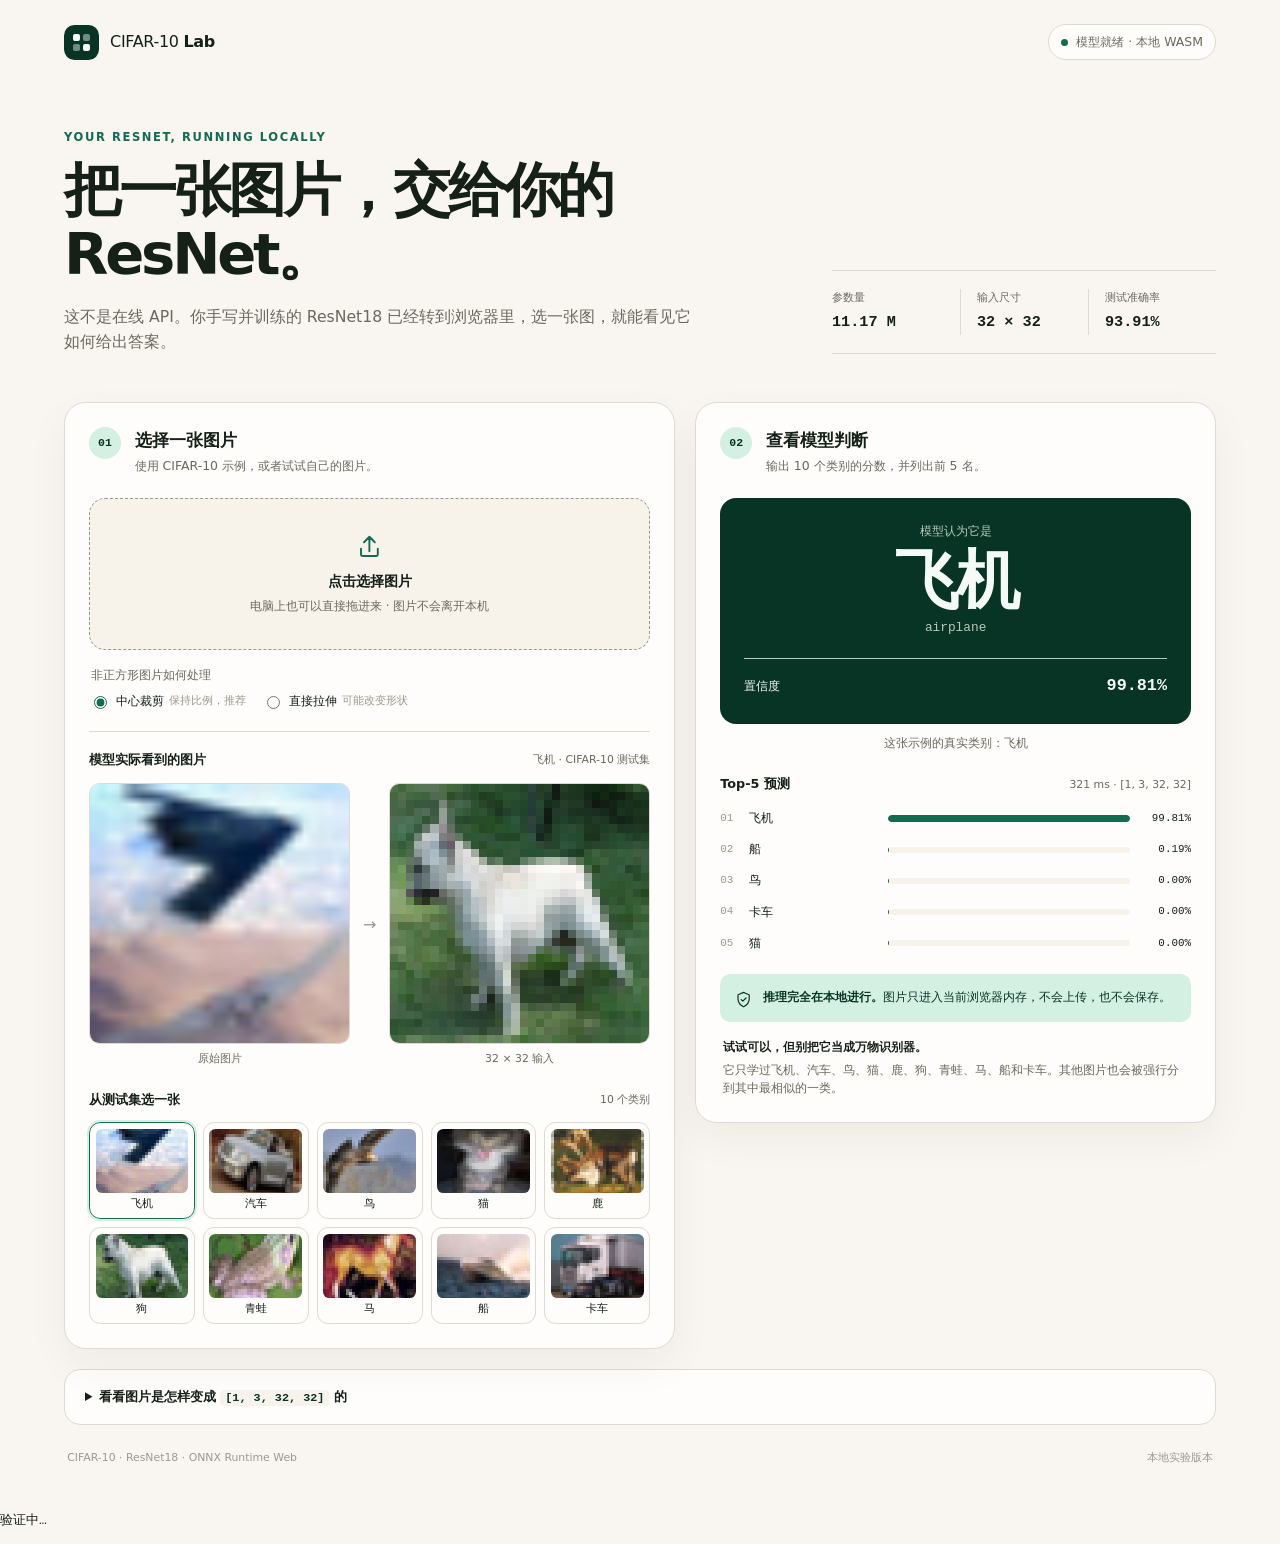
==== projects/cifar10-demo/verification/index.html @ 6337b103 "chore: 同步本地 CIFAR-10 训练脚本与 demo 验证工具 - projects/cifar10/train.py：权重文件名前缀改为 cifar10_cnn_best_model_，与" ====
<!DOCTYPE html>
<html lang="zh-CN">
<head>
  <base href="../">
  <meta charset="UTF-8">
  <meta name="viewport" content="width=device-width, initial-scale=1.0">
  <meta name="description" content="在本地浏览器中使用自己训练的 CIFAR-10 ResNet18 进行图片分类。">
  <title>CIFAR-10 本地分类实验台</title>
  <link rel="icon" href="data:image/svg+xml,%3Csvg xmlns='http://www.w3.org/2000/svg' viewBox='0 0 32 32'%3E%3Crect width='32' height='32' rx='8' fill='%230f5c50'/%3E%3Ccircle cx='16' cy='16' r='6' fill='%23e8f3ef'/%3E%3C/svg%3E">
  <link rel="stylesheet" href="styles.css">
  <script defer src="vendor/ort.wasm.min.js"></script>
  <script defer src="app.js?v=resnet18-1103"></script>
</head>
<body>
  <main class="app-shell">
    <header class="topbar">
      <a class="brand" href="./" aria-label="CIFAR-10 本地分类实验台首页">
        <span class="brand-mark" aria-hidden="true">
          <span></span><span></span><span></span><span></span>
        </span>
        <span>CIFAR-10 <strong>Lab</strong></span>
      </a>
      <div class="model-status is-loading" id="model-status" role="status" aria-live="polite">
        <span class="status-dot" aria-hidden="true"></span>
        <span id="model-status-text">正在准备模型</span>
      </div>
    </header>

    <section class="intro" aria-labelledby="page-title">
      <div>
        <p class="eyebrow">YOUR RESNET, RUNNING LOCALLY</p>
        <h1 id="page-title">把一张图片，交给你的 ResNet。</h1>
        <p class="intro-copy">这不是在线 API。你手写并训练的 ResNet18 已经转到浏览器里，选一张图，就能看见它如何给出答案。</p>
      </div>
      <div class="intro-side">
        <dl class="model-facts" aria-label="模型信息">
          <div><dt>参数量</dt><dd>11.17 M</dd></div>
          <div><dt>输入尺寸</dt><dd>32 × 32</dd></div>
          <div><dt>测试准确率</dt><dd>93.91%</dd></div>
        </dl>
        <aside class="phone-access" id="phone-access" hidden>
          <div class="phone-qr"><img id="phone-qr" alt="手机访问二维码"></div>
          <div class="phone-access-text">
            <strong>手机上打开</strong>
            <p>手机连同一个 Wi-Fi，扫码就能用。</p>
            <code id="phone-url">—</code>
          </div>
        </aside>
      </div>
    </section>

    <div class="workbench">
      <section class="panel input-panel" aria-labelledby="input-title">
        <div class="section-heading">
          <span class="step-number">01</span>
          <div>
            <h2 id="input-title">选择一张图片</h2>
            <p>使用 CIFAR-10 示例，或者试试自己的图片。</p>
          </div>
        </div>

        <label class="drop-zone" id="drop-zone" for="file-input">
          <input id="file-input" type="file" accept="image/*">
          <span class="upload-icon" aria-hidden="true">
            <svg viewBox="0 0 24 24" fill="none"><path d="M12 16V4m0 0L7.5 8.5M12 4l4.5 4.5M5 14v4.5A1.5 1.5 0 0 0 6.5 20h11a1.5 1.5 0 0 0 1.5-1.5V14" stroke="currentColor" stroke-width="1.6" stroke-linecap="round" stroke-linejoin="round"/></svg>
          </span>
          <span class="drop-title">点击选择图片</span>
          <span class="drop-note">电脑上也可以直接拖进来 · 图片不会离开本机</span>
        </label>
        <p class="field-error" id="file-error" role="alert" hidden></p>

        <fieldset class="resize-options">
          <legend>非正方形图片如何处理</legend>
          <label><input type="radio" name="resize-mode" value="crop" checked><span>中心裁剪</span><small>保持比例，推荐</small></label>
          <label><input type="radio" name="resize-mode" value="stretch"><span>直接拉伸</span><small>可能改变形状</small></label>
        </fieldset>

        <div class="preview-block" id="preview-block" hidden>
          <div class="preview-title">
            <h3>模型实际看到的图片</h3>
            <span id="file-name"></span>
          </div>
          <div class="preview-grid">
            <figure>
              <div class="image-frame original-frame"><img id="original-preview" alt="待分类的原始图片"></div>
              <figcaption>原始图片</figcaption>
            </figure>
            <div class="preview-arrow" aria-hidden="true">→</div>
            <figure>
              <div class="image-frame tensor-frame"><canvas id="tensor-preview" width="32" height="32" aria-label="缩放后的32乘32模型输入"></canvas></div>
              <figcaption>32 × 32 输入</figcaption>
            </figure>
          </div>
        </div>

        <div class="samples-section">
          <div class="samples-heading">
            <h3>从测试集选一张</h3>
            <span>10 个类别</span>
          </div>
          <div class="sample-grid" id="sample-grid" aria-label="CIFAR-10 示例图片">
            <div class="samples-placeholder">正在读取示例图片…</div>
          </div>
        </div>
      </section>

      <section class="panel result-panel" aria-labelledby="result-title">
        <div class="section-heading">
          <span class="step-number">02</span>
          <div>
            <h2 id="result-title">查看模型判断</h2>
            <p>输出 10 个类别的分数，并列出前 5 名。</p>
          </div>
        </div>

        <div class="prediction-card is-empty" id="prediction-card" aria-live="polite">
          <div class="prediction-placeholder" id="prediction-placeholder">
            <span class="placeholder-grid" aria-hidden="true"></span>
            <p>模型加载后，会自动分类第一张示例图。</p>
          </div>
          <div class="prediction-content" id="prediction-content" hidden>
            <p class="prediction-label">模型认为它是</p>
            <h3 id="predicted-class">—</h3>
            <p class="predicted-english" id="predicted-english">—</p>
            <div class="confidence-line">
              <span>置信度</span>
              <strong id="predicted-confidence">—</strong>
            </div>
          </div>
          <div class="prediction-loading" id="prediction-loading" hidden>
            <span class="loader" aria-hidden="true"></span>
            <span>正在计算 10 个类别的分数…</span>
          </div>
        </div>

        <div class="sample-truth" id="sample-truth" hidden></div>

        <div class="ranking-block">
          <div class="ranking-heading">
            <h3>Top-5 预测</h3>
            <span id="inference-time">尚未推理</span>
          </div>
          <div class="ranking-list" id="ranking-list">
            <div class="ranking-empty">等待图片输入</div>
          </div>
        </div>

        <div class="local-note">
          <svg viewBox="0 0 24 24" fill="none" aria-hidden="true"><path d="M12 3 5 6v5c0 4.6 2.9 8.1 7 10 4.1-1.9 7-5.4 7-10V6l-7-3Z" stroke="currentColor" stroke-width="1.5"/><path d="m9 12 2 2 4-4" stroke="currentColor" stroke-width="1.5" stroke-linecap="round" stroke-linejoin="round"/></svg>
          <p><strong>推理完全在本地进行。</strong>图片只进入当前浏览器内存，不会上传，也不会保存。</p>
        </div>

        <div class="limitation-note">
          <strong>试试可以，但别把它当成万物识别器。</strong>
          <p>它只学过飞机、汽车、鸟、猫、鹿、狗、青蛙、马、船和卡车。其他图片也会被强行分到其中最相似的一类。</p>
        </div>
      </section>
    </div>

    <details class="process-details">
      <summary>看看图片是怎样变成 <code>[1, 3, 32, 32]</code> 的</summary>
      <div class="process-content">
        <ol>
          <li><strong>调整尺寸：</strong>中心裁剪或直接拉伸为 32 × 32 像素。</li>
          <li><strong>读取 RGB：</strong>每个像素取出 R、G、B 三个 0～255 的数值。</li>
          <li><strong>转换为张量：</strong>先除以 255，再执行 <code>(x - 0.5) / 0.5</code>。</li>
          <li><strong>调整排列：</strong>从按像素排列转成 CHW，即 3 个通道 × 32 行 × 32 列。</li>
          <li><strong>增加批次维：</strong>最终形状为 <code>[1, 3, 32, 32]</code>，送入 ONNX 模型。</li>
        </ol>
        <p>网页中的预处理与训练代码里的 <code>ToTensor()</code> 和 <code>Normalize([0.5, 0.5, 0.5], [0.5, 0.5, 0.5])</code> 对应。</p>
      </div>
    </details>

    <footer>
      <span>CIFAR-10 · ResNet18 · ONNX Runtime Web</span>
      <span>本地实验版本</span>
    </footer>
  </main>
<pre id="verification-result">验证中…</pre><script src="verification/check.js"></script></body>
</html>
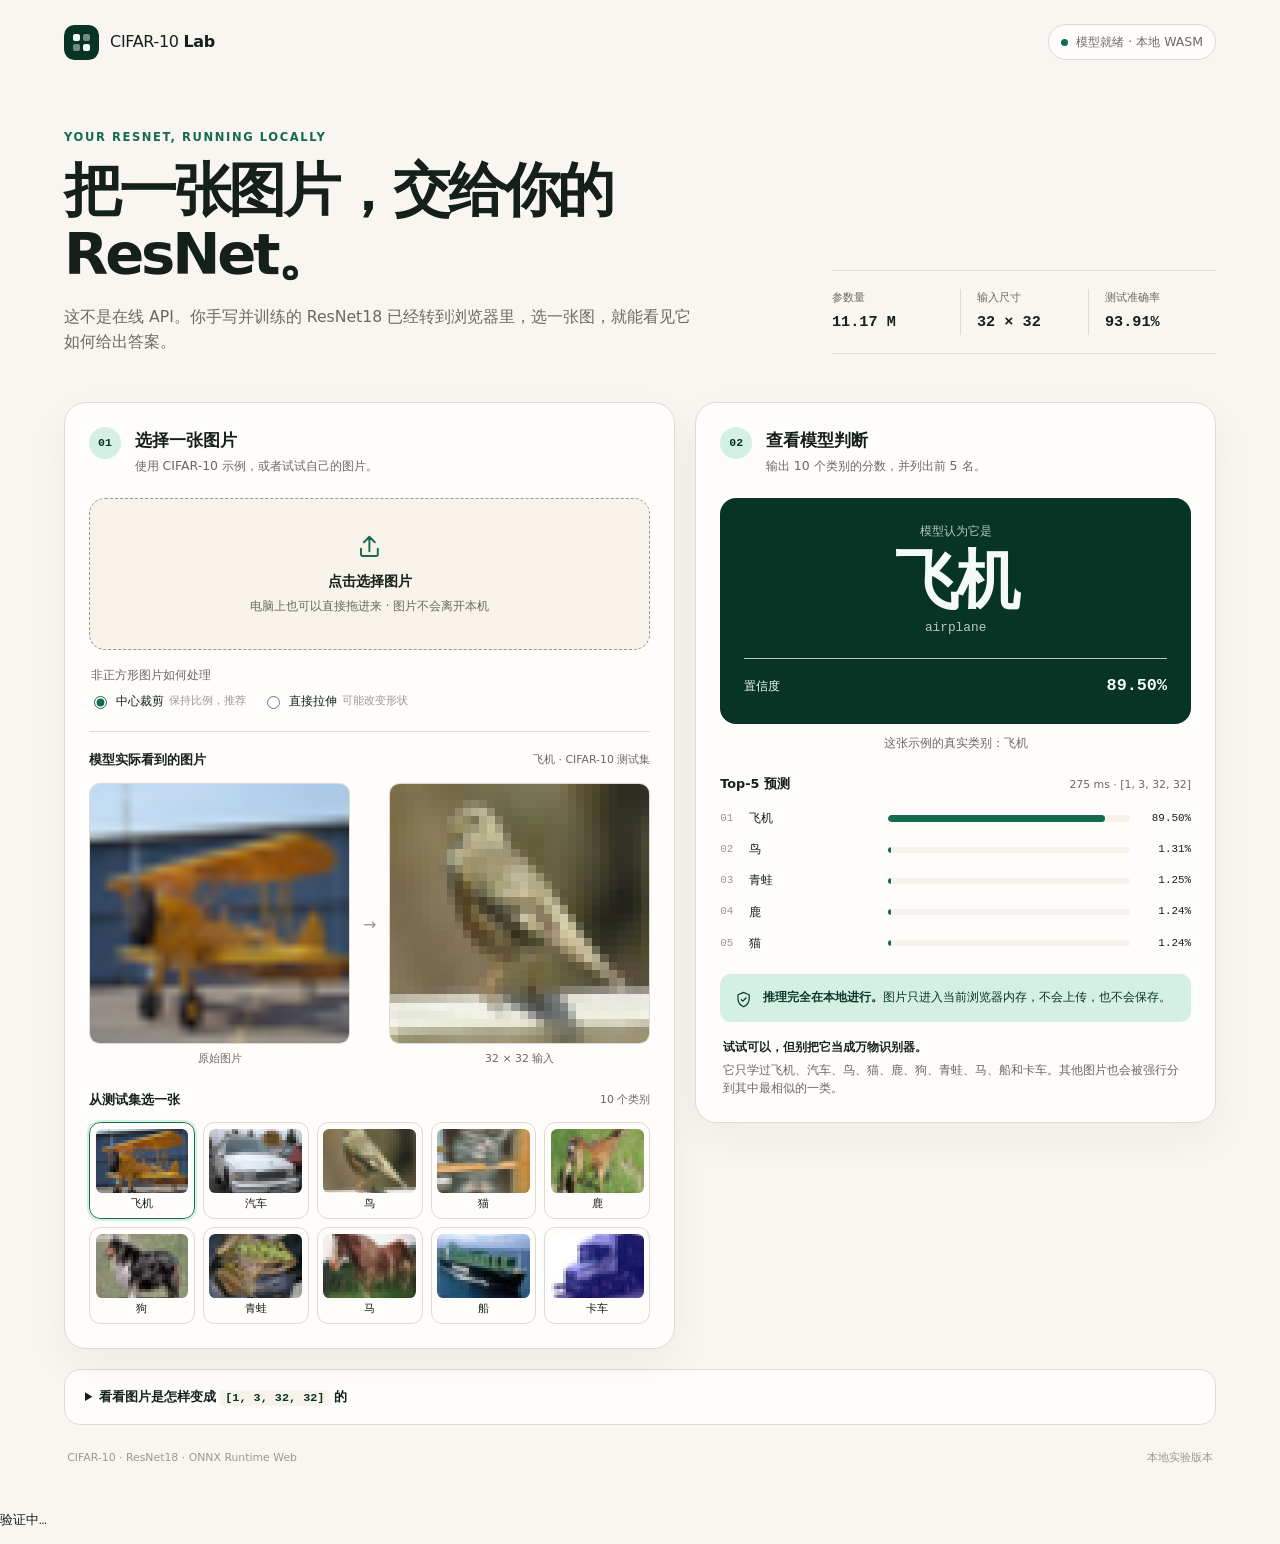
==== commit 4a4f2337: "feat: 网页 demo 换用 100 轮改进版模型，归档 100 轮训练日志与指标 - demo: 导出新 ONNX（第 98 轮权重），预处理同步为 CIFAR-10 真实 mean/std（e" ====
--- a/projects/cifar10-demo/verification/index.html
+++ b/projects/cifar10-demo/verification/index.html
@@ -9,7 +9,7 @@
   <link rel="icon" href="data:image/svg+xml,%3Csvg xmlns='http://www.w3.org/2000/svg' viewBox='0 0 32 32'%3E%3Crect width='32' height='32' rx='8' fill='%230f5c50'/%3E%3Ccircle cx='16' cy='16' r='6' fill='%23e8f3ef'/%3E%3C/svg%3E">
   <link rel="stylesheet" href="styles.css">
   <script defer src="vendor/ort.wasm.min.js"></script>
-  <script defer src="app.js?v=resnet18-1103"></script>
+  <script defer src="app.js?v=resnet18-1110"></script>
 </head>
 <body>
   <main class="app-shell">
